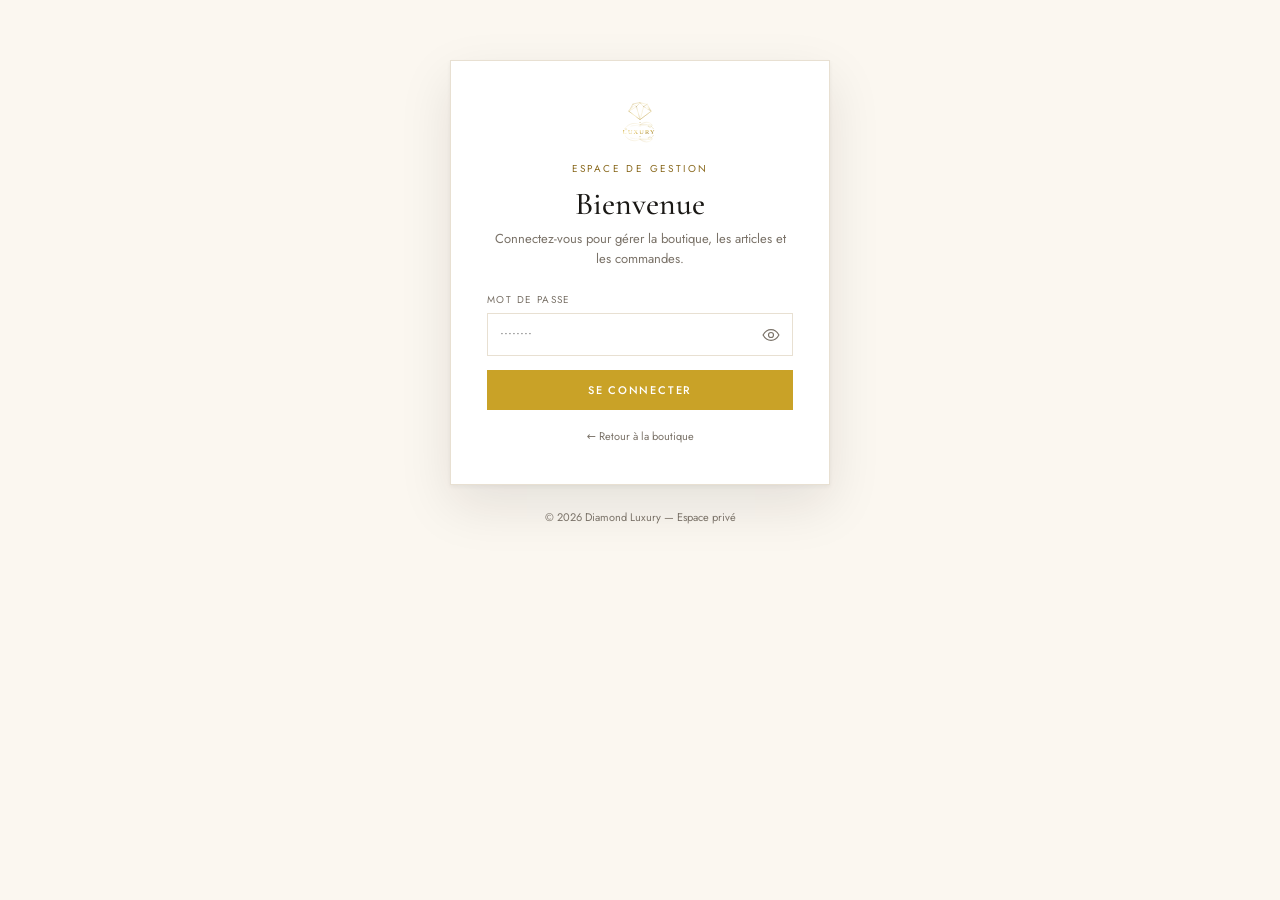
==== admin.html @ 836c5a72 "Frontend uniquement" ====
<!DOCTYPE html>
<html lang="fr">
<head>
  <meta charset="UTF-8">
  <meta name="viewport" content="width=device-width, initial-scale=1">
  <meta name="robots" content="noindex, nofollow">
  <title>Dashboard — Diamond Luxury</title>
  <link rel="icon" type="image/svg+xml" href="/assets/favicon.svg">
  <link rel="preconnect" href="https://fonts.googleapis.com">
  <link rel="preconnect" href="https://fonts.gstatic.com" crossorigin>
  <link href="https://fonts.googleapis.com/css2?family=Cormorant+Garamond:ital,wght@0,300;0,400;0,500;0,600;0,700;1,400;1,500&family=Jost:wght@300;400;500;600&display=swap" rel="stylesheet">
  <link rel="stylesheet" href="/assets/admin-main.css?v=10">
</head>
<body>
  <svg xmlns="http://www.w3.org/2000/svg" style="display:none" aria-hidden="true">
    <symbol id="a-grid" viewBox="0 0 24 24"><rect x="3.5" y="3.5" width="7" height="7" rx="1"/><rect x="13.5" y="3.5" width="7" height="7" rx="1"/><rect x="3.5" y="13.5" width="7" height="7" rx="1"/><rect x="13.5" y="13.5" width="7" height="7" rx="1"/></symbol>
    <symbol id="a-box" viewBox="0 0 24 24"><path d="M3.5 7.5L12 3l8.5 4.5v9L12 21l-8.5-4.5v-9z"/><path d="M3.5 7.5L12 12l8.5-4.5M12 12v9"/></symbol>
    <symbol id="a-folder" viewBox="0 0 24 24"><path d="M3.5 6.5h6l2 2.5h9v10h-17z"/></symbol>
    <symbol id="a-receipt" viewBox="0 0 24 24"><path d="M6 3.5h12v17l-3-2-3 2-3-2-3 2v-17z"/><path d="M9 8h6M9 12h6M9 16h3"/></symbol>
    <symbol id="a-settings" viewBox="0 0 24 24"><circle cx="12" cy="12" r="3.2"/><path d="M19.4 15a1.7 1.7 0 00.3 1.9l.1.1-2.8 2.8-.1-.1a1.7 1.7 0 00-1.9-.3 1.7 1.7 0 00-1 1.6v.2h-4v-.2a1.7 1.7 0 00-1.1-1.6 1.7 1.7 0 00-1.9.3l-.1.1L4.1 17l.1-.1a1.7 1.7 0 00.3-1.9 1.7 1.7 0 00-1.6-1H2.7v-4h.2a1.7 1.7 0 001.6-1.1A1.7 1.7 0 004.2 7l-.1-.1 2.8-2.8.1.1a1.7 1.7 0 001.9.3A1.7 1.7 0 0010 3V2.7h4V3a1.7 1.7 0 001 1.6 1.7 1.7 0 001.9-.3l.1-.1 2.8 2.8-.1.1a1.7 1.7 0 00-.3 1.9 1.7 1.7 0 001.6 1h.2v4H21a1.7 1.7 0 00-1.6 1z"/></symbol>
    <symbol id="a-logout" viewBox="0 0 24 24"><path d="M14 4.5H5v15h9M10 12h11M18 8.5l3.5 3.5L18 15.5"/></symbol>
    <symbol id="a-plus" viewBox="0 0 24 24"><path d="M12 5v14M5 12h14"/></symbol>
    <symbol id="a-edit" viewBox="0 0 24 24"><path d="M4 20l4.2-1 10.6-10.6a2 2 0 00-2.8-2.8L5.4 16 4 20z"/><path d="M14.5 6.5l3 3"/></symbol>
    <symbol id="a-trash" viewBox="0 0 24 24"><path d="M4 7h16M9 7V4.5h6V7M6.5 7l1 13h9l1-13M10 11v5M14 11v5"/></symbol>
    <symbol id="a-search" viewBox="0 0 24 24"><circle cx="11" cy="11" r="7"/><path d="M16.3 16.3L21 21"/></symbol>
    <symbol id="a-close" viewBox="0 0 24 24"><path d="M5 5l14 14M19 5L5 19"/></symbol>
    <symbol id="a-menu" viewBox="0 0 24 24"><path d="M3.5 6.5h17M3.5 12h17M3.5 17.5h17"/></symbol>
    <symbol id="a-image" viewBox="0 0 24 24"><rect x="3" y="4.5" width="18" height="15" rx="1.5"/><circle cx="8.5" cy="9.5" r="1.6"/><path d="M4 17l5-5 4 4 3-3 4 4"/></symbol>
    <symbol id="a-alert" viewBox="0 0 24 24"><path d="M12 3.5L22 20H2L12 3.5z"/><path d="M12 9v5M12 17.2v.1"/></symbol>
    <symbol id="a-eye" viewBox="0 0 24 24"><path d="M2.5 12S6 5.5 12 5.5 21.5 12 21.5 12 18 18.5 12 18.5 2.5 12 2.5 12z"/><circle cx="12" cy="12" r="3"/></symbol>
    <symbol id="a-phone" viewBox="0 0 24 24"><path d="M6.5 3.8h3l1.3 4.3-2 1.5a13.5 13.5 0 005.6 5.6l1.5-2 4.3 1.3v3a2 2 0 01-2.2 2A17.5 17.5 0 014.5 6a2 2 0 012-2.2z"/></symbol>
    <symbol id="a-copy" viewBox="0 0 24 24"><rect x="8" y="8" width="12" height="12" rx="1.5"/><path d="M16 8V4H4v12h4"/></symbol>
    <symbol id="a-download" viewBox="0 0 24 24"><path d="M12 3v12M7.5 10.5L12 15l4.5-4.5M4 20h16"/></symbol>
    <symbol id="a-upload" viewBox="0 0 24 24"><path d="M12 16V4M7.5 8.5L12 4l4.5 4.5M4 20h16"/></symbol>
    <symbol id="a-key" viewBox="0 0 24 24"><circle cx="8" cy="12" r="4.5"/><path d="M12.5 12H22M18 12v3M21 12v2"/></symbol>
    <symbol id="a-check" viewBox="0 0 24 24"><path d="M4.5 12.5l5 5 10-11"/></symbol>
    <symbol id="a-chevron" viewBox="0 0 24 24"><path d="M6 9l6 6 6-6"/></symbol>
    <symbol id="a-external" viewBox="0 0 24 24"><path d="M14 4h6v6M20 4l-9 9"/><path d="M18 13v6H5V6h6"/></symbol>
    <symbol id="a-diamond" viewBox="0 0 24 24"><path d="M12 3l5.2 2 3 6.2L12 21 3.8 11.2l3-6.2L12 3z"/><path d="M3.8 11.2h16.4M7.6 5.6l2 5.6L12 3l2.4 8.2 2-5.6M9.6 11.2L12 21l2.4-9.8"/></symbol>
    <symbol id="a-lock" viewBox="0 0 24 24"><rect x="4.5" y="10.5" width="15" height="10" rx="1.5"/><path d="M8 10.5V7.8a4 4 0 018 0v2.7"/></symbol>
    <symbol id="a-star" viewBox="0 0 24 24"><path d="M12 3.5l2.6 5.3 5.9.9-4.3 4.1 1 5.8-5.2-2.7-5.2 2.7 1-5.8-4.3-4.1 5.9-.9L12 3.5z"/></symbol>
    <symbol id="a-truck" viewBox="0 0 24 24"><path d="M2.8 6.5h11v10h-11zM13.8 10h4l3 3v3.5h-7z"/><circle cx="6.8" cy="18" r="1.7"/><circle cx="17.2" cy="18" r="1.7"/></symbol>
    <symbol id="a-users" viewBox="0 0 24 24"><circle cx="9" cy="8" r="3.2"/><path d="M3 20c0-3.3 2.7-6 6-6s6 2.7 6 6"/><path d="M16 5.5a3 3 0 010 5.8M17 14c2.4.5 4 2.7 4 5.5"/></symbol>
    <symbol id="a-tag" viewBox="0 0 24 24"><path d="M3.5 12V4h8l9 9-7.5 7.5-9-8.5z"/><circle cx="8" cy="8" r="1.3"/></symbol>
  </svg>

  <!-- Connexion -->
  <section class="login-wrap" id="loginView">
    <div class="login-ornament"></div>
    <div class="login-card">
      <img class="login-logo" src="/assets/logo-full.svg" alt="Diamond Luxury">
      <div class="login-kicker">Espace de gestion</div>
      <h1>Bienvenue</h1>
      <p>Connectez-vous pour gérer la boutique, les articles et les commandes.</p>
      <form id="loginForm" autocomplete="on">
        <div class="field">
          <label for="loginPassword">Mot de passe</label>
          <div class="password-wrap">
            <input id="loginPassword" name="password" type="password" required autocomplete="current-password" placeholder="••••••••">
            <button type="button" class="eye-btn" id="togglePassword" aria-label="Afficher le mot de passe"><svg class="icon"><use href="#a-eye"></use></svg></button>
          </div>
        </div>
        <div class="login-error" id="loginError"></div>
        <button class="btn btn-gold btn-block" type="submit" id="loginSubmit">Se connecter</button>
      </form>
      <a class="login-back" href="/">← Retour à la boutique</a>
    </div>
    <div class="login-foot">© <span id="loginYear"></span> Diamond Luxury — Espace privé</div>
  </section>

  <!-- Application -->
  <div class="admin-app" id="appView" hidden>
    <div class="sidebar-overlay" id="sidebarOverlay"></div>
    <aside class="sidebar" id="sidebar">
      <div class="sidebar-brand">
        <img src="/assets/logo-mark.svg" alt="Diamond Luxury">
        <span class="sidebar-badge">Dashboard</span>
        <button type="button" class="sidebar-close" id="closeSidebar" aria-label="Fermer le menu"><svg class="icon"><use href="#a-close"></use></svg></button>
      </div>
      <nav class="side-nav" aria-label="Navigation du dashboard">
        <div class="side-label">Pilotage</div>
        <button class="side-link" data-section="dashboard"><svg class="icon"><use href="#a-grid"></use></svg><span>Tableau de bord</span></button>
        <button class="side-link" data-section="orders"><svg class="icon"><use href="#a-receipt"></use></svg><span>Commandes</span><em class="side-pill" id="sideOrdersCount" hidden>0</em></button>
        <div class="side-label">Catalogue</div>
        <button class="side-link" data-section="products"><svg class="icon"><use href="#a-box"></use></svg><span>Articles</span></button>
        <button class="side-link" data-section="categories"><svg class="icon"><use href="#a-folder"></use></svg><span>Catégories</span></button>
        <div class="side-label">Maison</div>
        <button class="side-link" data-section="settings"><svg class="icon"><use href="#a-settings"></use></svg><span>Réglages</span></button>
      </nav>
      <div class="sidebar-bottom">
        <a href="/" target="_blank" rel="noopener" class="side-link side-link-ghost"><svg class="icon"><use href="#a-external"></use></svg><span>Voir la boutique</span></a>
        <button class="side-link side-link-ghost" id="logoutBtn"><svg class="icon"><use href="#a-logout"></use></svg><span>Déconnexion</span></button>
        <div class="sidebar-user">
          <div class="user-avatar">DL</div>
          <div><strong>Diamond Luxury</strong><small>Administratrice</small></div>
        </div>
      </div>
    </aside>

    <main class="admin-main">
      <header class="topbar">
        <button class="icon-btn menu-btn" id="openSidebar" aria-label="Ouvrir le menu"><svg class="icon"><use href="#a-menu"></use></svg></button>
        <div class="topbar-title">
          <h1 id="pageTitle">Tableau de bord</h1>
          <p id="pageSubtitle">Vue d’ensemble de votre maison.</p>
        </div>
        <div class="topbar-actions">
          <div class="topbar-search">
            <svg class="icon sm"><use href="#a-search"></use></svg>
            <input type="search" id="globalSearch" placeholder="Rechercher un article…" aria-label="Rechercher un article">
          </div>
          <button class="btn btn-dark btn-sm" id="quickAddProduct"><svg class="icon sm"><use href="#a-plus"></use></svg> Nouvel article</button>
        </div>
      </header>

      <section class="admin-content" id="adminContent"></section>
    </main>
  </div>

  <div class="admin-modal-overlay" id="adminModalOverlay">
    <div class="admin-modal" id="adminModal" role="dialog" aria-modal="true" aria-label="Fenêtre de gestion">
      <button class="admin-modal-close" id="adminModalClose" aria-label="Fermer"><svg class="icon"><use href="#a-close"></use></svg></button>
      <div id="adminModalContent"></div>
    </div>
  </div>

  <div class="admin-toasts" id="adminToasts" aria-live="polite"></div>

  <script src="/assets/admin.js?v=7" defer></script>
</body>
</html>
---- assets/admin-main.css ----
/* ==========================================================================
   DIAMOND LUXURY — Admin Styles (complet + responsive)
   ========================================================================== */

:root {
  --cream: #fbf7f0; --cream-2: #f3ecdf; --paper: #ffffff; --ink: #1a1815;
  --ink-2: #2a2620; --muted: #7a7268; --muted-2: #a8a095;
  --gold: #c9a227; --gold-deep: #8a6a1f; --gold-soft: #e8cd82;
  --line: #e8e0d2; --line-2: #f0e9dc; --red: #b33a3a; --green: #2f6b4a;
  --blue: #2f5d8a;
  --shadow: 0 1px 2px rgba(26,24,21,.04), 0 8px 24px rgba(26,24,21,.06);
  --shadow-lg: 0 2px 4px rgba(26,24,21,.05), 0 20px 50px rgba(26,24,21,.10);
  --sans: 'Jost', 'Inter', system-ui, -apple-system, 'Segoe UI', Roboto, sans-serif;
  --serif: 'Cormorant Garamond', 'Playfair Display', Georgia, serif;
  --sidebar-w: 248px;
  --topbar-h: 60px;
}
* { box-sizing: border-box; }
[hidden] { display: none !important; }
html, body { margin: 0; padding: 0; }
body { font-family: var(--sans); color: var(--ink); background: var(--cream); -webkit-font-smoothing: antialiased; overflow-wrap: anywhere; }
h1, h2, h3, h4 { font-family: var(--serif); font-weight: 500; margin: 0; }
p { margin: 0; }
img { max-width: 100%; display: block; }
a { color: inherit; text-decoration: none; }
button, input, select, textarea { font-family: inherit; }

/* Icônes */
.icon { width: 20px; height: 20px; flex: none; stroke: currentColor; fill: none; stroke-width: 1.4; stroke-linecap: round; stroke-linejoin: round; }
.icon.sm { width: 16px; height: 16px; }
.icon.lg { width: 26px; height: 26px; }

/* Boutons */
.btn { display: inline-flex; align-items: center; justify-content: center; gap: 8px; padding: 12px 22px; font-size: 11px; letter-spacing: .16em; text-transform: uppercase; border: 1px solid transparent; cursor: pointer; transition: all .2s ease; font-weight: 500; font-family: inherit; text-align: center; line-height: 1.3; }
.btn-gold { background: var(--gold); color: #fff; border-color: var(--gold); }
.btn-gold:hover { background: var(--gold-deep); border-color: var(--gold-deep); }
.btn-dark { background: var(--ink); color: var(--cream); border-color: var(--ink); }
.btn-dark:hover { background: var(--ink-2); }
.btn-outline { background: transparent; color: var(--ink); border-color: var(--line); }
.btn-outline:hover { border-color: var(--gold); color: var(--gold-deep); }
.btn-danger { background: transparent; color: var(--red); border-color: var(--red); }
.btn-danger:hover { background: var(--red); color: #fff; }
.btn-sm { padding: 9px 14px; font-size: 10px; }
.btn-block { width: 100%; }
.btn:disabled { opacity: .5; cursor: not-allowed; }

.icon-btn { width: 40px; height: 40px; flex: none; display: flex; align-items: center; justify-content: center; border: 1px solid var(--line); background: var(--paper); color: var(--ink); cursor: pointer; transition: all .18s; padding: 0; }
.icon-btn:hover { background: var(--cream-2); color: var(--gold-deep); border-color: var(--gold); }
.eye-btn { background: none; border: none; cursor: pointer; color: var(--muted); padding: 4px; display: flex; }

/* ------------------------------ Connexion ------------------------------ */
.login-wrap { max-width: 420px; margin: 0 auto; padding: 60px 20px; }
.login-ornament { text-align: center; color: var(--gold); font-size: 20px; }
.login-card { background: var(--paper); padding: 40px 36px; border: 1px solid var(--line); box-shadow: var(--shadow-lg); }
.login-card h1 { font-size: 32px; text-align: center; margin-bottom: 6px; }
.login-card p { text-align: center; color: var(--muted); font-size: 13px; margin-bottom: 24px; line-height: 1.5; }
.login-logo { height: 44px; margin: 0 auto 16px; }
.login-kicker { font-size: 10px; letter-spacing: .24em; text-transform: uppercase; color: var(--gold-deep); text-align: center; margin-bottom: 8px; }
.login-error { color: var(--red); font-size: 12px; margin: 0 0 12px; display: none; }
.login-error.show { display: block; }
.login-back { display: block; text-align: center; margin-top: 18px; font-size: 11px; color: var(--muted); }
.login-back:hover { color: var(--gold-deep); }
.login-foot { text-align: center; margin-top: 24px; font-size: 11px; color: var(--muted); }
.password-wrap { position: relative; }
.password-wrap input { width: 100%; padding-right: 42px; }
.password-wrap .eye-btn { position: absolute; right: 8px; top: 50%; transform: translateY(-50%); }
.login-card .field { margin-bottom: 14px; }

/* ------------------------------ Layout ------------------------------ */
.admin-app { display: grid; grid-template-columns: var(--sidebar-w) minmax(0, 1fr); min-height: 100vh; }
.admin-main { min-width: 0; display: flex; flex-direction: column; }
.admin-content { padding: 8px 32px 48px; min-width: 0; }

/* ------------------------------ Sidebar ------------------------------ */
.sidebar { background: var(--ink); color: var(--cream); padding: 24px 16px 20px; position: sticky; top: 0; height: 100vh; overflow-y: auto; display: flex; flex-direction: column; z-index: 150; }
.sidebar-brand { display: flex; align-items: center; gap: 10px; margin-bottom: 22px; padding: 0 8px; color: var(--gold-soft); }
.sidebar-brand img { height: 34px; width: auto; }
.sidebar-badge { display: inline-block; padding: 3px 10px; font-size: 9px; letter-spacing: .16em; text-transform: uppercase; background: var(--gold); color: #fff; border-radius: 10px; }
.sidebar-close { display: none; margin-left: auto; width: 36px; height: 36px; align-items: center; justify-content: center; background: rgba(255,255,255,.08); border: 1px solid rgba(255,255,255,.15); color: var(--cream); cursor: pointer; padding: 0; }
.sidebar-close:hover { background: rgba(255,255,255,.16); }
.sidebar-overlay { position: fixed; inset: 0; background: rgba(26,24,21,.55); z-index: 140; opacity: 0; pointer-events: none; transition: opacity .25s ease; }
.sidebar-overlay.open { opacity: 1; pointer-events: auto; }

.side-nav { display: flex; flex-direction: column; gap: 2px; }
.side-label { font-size: 10px; letter-spacing: .18em; text-transform: uppercase; color: var(--muted-2); padding: 14px 12px 6px; opacity: .8; }
.side-link { display: flex; align-items: center; gap: 12px; width: 100%; padding: 11px 12px; margin: 0; background: transparent; border: 0; border-radius: 2px; color: var(--muted-2); font-family: inherit; font-size: 12px; letter-spacing: .08em; text-transform: uppercase; text-align: left; cursor: pointer; transition: background .18s, color .18s; -webkit-appearance: none; appearance: none; }
.side-link span { flex: 1; min-width: 0; }
.side-link:hover { color: var(--cream); background: rgba(255,255,255,.06); }
.side-link.active { color: var(--gold-soft); background: rgba(201,162,39,.14); box-shadow: inset 2px 0 0 var(--gold); }
.side-link:focus-visible { outline: 1px solid var(--gold); outline-offset: -1px; }
.side-link .icon { width: 17px; height: 17px; }
.side-link-ghost { font-size: 11px; }
.side-pill { display: inline-block; flex: none !important; padding: 2px 8px; font-size: 10px; font-style: normal; letter-spacing: .06em; background: var(--gold); color: #fff; border-radius: 10px; line-height: 1.4; }
.sidebar-bottom { margin-top: auto; padding-top: 18px; border-top: 1px solid rgba(255,255,255,.1); display: flex; flex-direction: column; gap: 2px; }
.sidebar-user { display: flex; align-items: center; gap: 10px; padding: 12px; margin-top: 12px; background: rgba(255,255,255,.05); }
.sidebar-user strong { display: block; font-size: 12px; font-weight: 500; color: var(--cream); }
.sidebar-user small { display: block; font-size: 10.5px; color: var(--muted-2); }
.user-avatar { width: 34px; height: 34px; flex: none; border-radius: 50%; background: var(--gold); color: #fff; display: flex; align-items: center; justify-content: center; font-size: 12px; letter-spacing: .04em; }

/* ------------------------------ Topbar ------------------------------ */
.menu-btn { display: none; }
.topbar { display: flex; align-items: center; gap: 14px; padding: 26px 32px 20px; min-width: 0; }
.topbar-title { flex: 1; min-width: 0; }
.topbar-title h1 { font-size: 30px; line-height: 1.15; }
.topbar-title p { font-size: 12.5px; color: var(--muted); margin-top: 4px; }
.topbar-actions { display: flex; gap: 10px; align-items: center; flex: none; }
.topbar-search { position: relative; }
.topbar-search .icon { position: absolute; left: 10px; top: 50%; transform: translateY(-50%); color: var(--muted); pointer-events: none; }
.topbar-search input { padding: 10px 12px 10px 34px; border: 1px solid var(--line); background: var(--paper); font-size: 12.5px; width: 240px; max-width: 100%; color: var(--ink); }
.topbar-search input:focus { outline: none; border-color: var(--gold); }

/* ------------------------------ Tableau de bord ------------------------------ */
.page-greeting { display: flex; justify-content: space-between; align-items: flex-end; gap: 12px 20px; flex-wrap: wrap; margin: 0 0 22px; }
.page-greeting h2 { font-size: 34px; line-height: 1.15; }
.page-greeting p { color: var(--muted); font-size: 13px; margin-top: 4px; }
.date-chip { padding: 8px 14px; border: 1px solid var(--line); background: var(--paper); font-size: 11px; letter-spacing: .06em; text-transform: capitalize; color: var(--muted); }

.stat-grid { display: grid; grid-template-columns: repeat(4, minmax(0, 1fr)); gap: 16px; margin-bottom: 24px; }
.stat-card { background: var(--paper); border: 1px solid var(--line); padding: 20px; box-shadow: var(--shadow); display: flex; flex-direction: column; gap: 14px; min-width: 0; }
.stat-top { display: flex; justify-content: space-between; align-items: flex-start; gap: 12px; }
.stat-label { font-size: 10px; letter-spacing: .16em; text-transform: uppercase; color: var(--muted); }
.stat-value { font-family: var(--serif); font-size: 32px; line-height: 1.1; margin-top: 8px; font-weight: 500; overflow-wrap: anywhere; }
.stat-icon { width: 40px; height: 40px; flex: none; display: flex; align-items: center; justify-content: center; background: rgba(201,162,39,.12); color: var(--gold-deep); border-radius: 50%; }
.stat-foot { font-size: 11.5px; color: var(--muted); padding-top: 12px; border-top: 1px solid var(--line-2); margin-top: auto; }
.stat-foot strong { color: var(--ink); font-weight: 500; }

.dash-grid { display: grid; grid-template-columns: minmax(0, 1.55fr) minmax(0, 1fr); gap: 20px; align-items: start; }
.dash-stack { display: flex; flex-direction: column; gap: 20px; min-width: 0; }

.panel { background: var(--paper); border: 1px solid var(--line); min-width: 0; }
.panel-head { display: flex; justify-content: space-between; align-items: center; gap: 12px; padding: 18px 20px; border-bottom: 1px solid var(--line-2); }
.panel-head h3 { font-size: 22px; line-height: 1.2; }
.panel-sub { font-size: 11.5px; color: var(--muted); margin-top: 2px; }
.panel-link { display: inline-flex; align-items: center; gap: 4px; flex: none; background: transparent; border: 0; padding: 4px 0; font-size: 11px; letter-spacing: .1em; text-transform: uppercase; color: var(--gold-deep); cursor: pointer; }
.panel-link:hover { color: var(--ink); }
.panel-body { padding: 20px; }
.panel-body.flush { padding: 0; }

.category-bars { display: flex; flex-direction: column; gap: 16px; }
.category-bar-top { display: flex; justify-content: space-between; gap: 12px; flex-wrap: wrap; font-size: 12.5px; margin-bottom: 6px; }
.category-bar-top span:last-child { color: var(--muted); font-size: 11.5px; }
.category-bar-track { height: 6px; background: var(--cream-2); border-radius: 3px; overflow: hidden; }
.category-bar-fill { height: 100%; background: linear-gradient(90deg, var(--gold-deep), var(--gold-soft)); border-radius: 3px; }

.alert-list { display: flex; flex-direction: column; }
.alert-row { display: flex; align-items: center; gap: 12px; padding: 10px 0; border-bottom: 1px solid var(--line-2); }
.alert-row:last-child { border-bottom: 0; }
.alert-row img { width: 40px; height: 50px; flex: none; object-fit: cover; border: 1px solid var(--line); background: var(--cream-2); }
.alert-info { flex: 1; min-width: 0; }
.alert-info strong { display: block; font-size: 13px; font-weight: 500; }
.alert-info small { display: block; font-size: 11px; color: var(--muted); margin-top: 2px; }

.quick-actions { display: grid; grid-template-columns: repeat(2, minmax(0, 1fr)); gap: 10px; }
.quick-action { display: flex; flex-direction: column; align-items: flex-start; gap: 4px; padding: 14px; background: var(--cream); border: 1px solid var(--line); color: var(--ink); text-align: left; cursor: pointer; transition: all .18s; font-family: inherit; }
.quick-action:hover { border-color: var(--gold); background: #fff; }
.quick-action .icon { color: var(--gold-deep); margin-bottom: 4px; }
.quick-action strong { font-size: 12.5px; font-weight: 500; }
.quick-action small { font-size: 11px; color: var(--muted); }

/* ------------------------------ Toolbar ------------------------------ */
.admin-toolbar { display: flex; justify-content: space-between; align-items: center; gap: 12px; margin-bottom: 18px; flex-wrap: wrap; }
.admin-toolbar-left { display: flex; gap: 10px; align-items: center; flex-wrap: wrap; min-width: 0; }
.admin-toolbar-right { display: flex; gap: 12px; align-items: center; flex-wrap: wrap; }
.search-field { position: relative; }
.search-field input { padding: 10px 12px 10px 34px; border: 1px solid var(--line); background: var(--paper); font-size: 12.5px; width: 240px; max-width: 100%; color: var(--ink); }
.search-field .icon { position: absolute; left: 10px; top: 50%; transform: translateY(-50%); color: var(--muted); pointer-events: none; }
.search-field input:focus, .admin-select:focus, .status-select:focus { outline: none; border-color: var(--gold); }
.admin-select { padding: 10px 12px; border: 1px solid var(--line); background: var(--paper); font-size: 12.5px; color: var(--ink); max-width: 100%; }
.filter-tabs { display: flex; gap: 6px; flex-wrap: wrap; }
.filter-tab { padding: 9px 14px; border: 1px solid var(--line); background: var(--paper); color: var(--ink); font-family: inherit; font-size: 11px; letter-spacing: .08em; text-transform: uppercase; cursor: pointer; transition: all .18s; }
.filter-tab:hover { border-color: var(--gold); }
.filter-tab.active { background: var(--gold); color: #fff; border-color: var(--gold); }

/* ------------------------------ Tableaux ------------------------------ */
.table-wrap { overflow-x: auto; -webkit-overflow-scrolling: touch; max-width: 100%; }
.data-table { width: 100%; border-collapse: collapse; font-size: 12.5px; }
.data-table th, .data-table td { padding: 12px 14px; text-align: left; border-bottom: 1px solid var(--line-2); vertical-align: middle; }
.data-table th { font-size: 10px; letter-spacing: .14em; text-transform: uppercase; color: var(--muted); font-weight: 500; background: var(--cream); white-space: nowrap; }
.data-table tbody tr:last-child td { border-bottom: 0; }
.data-table tbody tr:hover td { background: var(--cream); }
.table-product { display: flex; gap: 10px; align-items: center; min-width: 190px; }
.table-product img { width: 38px; height: 48px; flex: none; object-fit: cover; border: 1px solid var(--line); background: var(--cream-2); }
.table-product strong { display: block; font-weight: 500; font-size: 13px; }
.table-product small { display: block; color: var(--muted); font-size: 10.5px; margin-top: 2px; }
.table-muted { color: var(--muted); font-size: 11.5px; }
.table-nowrap { white-space: nowrap; }
.order-customer strong { display: block; font-weight: 500; font-size: 13px; }
.order-customer small { display: block; color: var(--muted); font-size: 11px; margin-top: 2px; }
.num { text-align: right !important; font-variant-numeric: tabular-nums; white-space: nowrap; }
.row-actions { display: flex; gap: 6px; }
.row-btn { width: 32px; height: 32px; flex: none; border: 1px solid var(--line); background: var(--paper); cursor: pointer; display: inline-flex; align-items: center; justify-content: center; color: var(--muted); padding: 0; transition: all .18s; }
.row-btn:hover { color: var(--gold-deep); border-color: var(--gold); }
.row-btn.danger:hover { color: var(--red); border-color: var(--red); }
.row-btn .icon { width: 16px; height: 16px; }
.status-select { padding: 7px 10px; border: 1px solid var(--line); background: var(--paper); font-size: 11.5px; color: var(--ink); }

/* Badges */
.badge-total { font-size: 11px; color: var(--muted); white-space: nowrap; }
.stock-badge { display: inline-block; font-size: 11px; padding: 3px 9px; border-radius: 2px; white-space: nowrap; }
.stock-badge.ok { background: #eaf3ee; color: var(--green); }
.stock-badge.low { background: #faf3e6; color: var(--gold-deep); }
.stock-badge.out { background: #fdecea; color: var(--red); }
.status-badge { display: inline-block; padding: 4px 10px; font-size: 10px; letter-spacing: .1em; text-transform: uppercase; border-radius: 2px; background: var(--cream-2); color: var(--muted); white-space: nowrap; }
.status-badge.nouvelle { background: #faf3e6; color: var(--gold-deep); }
.status-badge.confirmée { background: #e9f0f8; color: var(--blue); }
.status-badge.expédiée { background: #efeaf6; color: #5b4690; }
.status-badge.livrée { background: #eaf3ee; color: var(--green); }
.status-badge.annulée { background: #fdecea; color: var(--red); }

.switch { position: relative; display: inline-block; width: 38px; height: 22px; }
.switch input { opacity: 0; width: 0; height: 0; position: absolute; }
.switch span { position: absolute; inset: 0; background: var(--line); border-radius: 11px; cursor: pointer; transition: .2s; }
.switch input:checked + span { background: var(--gold); }
.switch span::before { content: ''; position: absolute; width: 16px; height: 16px; left: 3px; top: 3px; background: #fff; border-radius: 50%; transition: .2s; }
.switch input:checked + span::before { transform: translateX(16px); }

/* ------------------------------ Catégories ------------------------------ */
.category-admin-grid { display: grid; grid-template-columns: repeat(auto-fill, minmax(260px, 1fr)); gap: 18px; }
.admin-category-card { background: var(--paper); border: 1px solid var(--line); display: flex; flex-direction: column; min-width: 0; }
.admin-category-media { position: relative; aspect-ratio: 16/10; background: var(--cream-2); overflow: hidden; }
.admin-category-media img { width: 100%; height: 100%; object-fit: cover; }
.cat-order { position: absolute; top: 10px; left: 10px; background: rgba(26,24,21,.8); color: var(--gold-soft); font-size: 10px; letter-spacing: .12em; padding: 4px 9px; }
.admin-category-body { padding: 16px; display: flex; flex-direction: column; gap: 6px; flex: 1; }
.admin-category-body h3 { font-size: 22px; }
.admin-category-body p { font-size: 12px; color: var(--muted); line-height: 1.5; }
.admin-category-meta { display: flex; justify-content: space-between; align-items: center; gap: 10px; margin-top: auto; padding-top: 12px; font-size: 11.5px; color: var(--muted); }
.admin-category-actions { display: flex; gap: 6px; }

/* ------------------------------ Réglages ------------------------------ */
.settings-grid { display: grid; grid-template-columns: minmax(0, 1.5fr) minmax(0, 1fr); gap: 20px; align-items: start; }
.settings-side { display: flex; flex-direction: column; gap: 20px; min-width: 0; }
.form-card { background: var(--paper); border: 1px solid var(--line); padding: 24px; min-width: 0; }
.form-card > h3 { font-size: 24px; margin-bottom: 4px; }
.form-card > p { font-size: 12.5px; color: var(--muted); margin-bottom: 18px; line-height: 1.5; }
.form-card .form-grid { margin-bottom: 20px; }
.form-card .field + .field { margin-top: 12px; }
.backup-row { display: flex; justify-content: space-between; align-items: center; gap: 12px; flex-wrap: wrap; }
.backup-row strong { display: block; font-size: 13px; font-weight: 500; }
.backup-row span { font-size: 11.5px; color: var(--muted); }
.danger-note { padding: 12px 14px; background: #fffdf7; border: 1px solid #e6d5a9; font-size: 12px; color: var(--gold-deep); line-height: 1.5; }

/* ------------------------------ Modale ------------------------------ */
.admin-modal-overlay { position: fixed; inset: 0; background: rgba(26,24,21,.55); z-index: 200; display: flex; align-items: center; justify-content: center; opacity: 0; pointer-events: none; transition: opacity .2s; padding: 20px; }
.admin-modal-overlay.open { opacity: 1; pointer-events: auto; }
.admin-modal { position: relative; background: var(--paper); width: 100%; max-width: 620px; max-height: 92vh; max-height: 92dvh; overflow-y: auto; -webkit-overflow-scrolling: touch; padding: 32px; box-shadow: var(--shadow-lg); }
.admin-modal.wide { max-width: 980px; }
.admin-modal-close { position: absolute; top: 12px; right: 12px; width: 38px; height: 38px; display: flex; align-items: center; justify-content: center; background: var(--paper); border: 1px solid var(--line); cursor: pointer; color: var(--muted); padding: 0; z-index: 2; }
.admin-modal-close:hover { color: var(--ink); border-color: var(--gold); }
.modal-head { padding-right: 44px; }
.modal-head h2 { font-size: 28px; line-height: 1.15; margin-bottom: 4px; }
.modal-head p { color: var(--muted); font-size: 12.5px; }
.modal-body { margin-top: 20px; }
.modal-footer { display: flex; gap: 10px; justify-content: flex-end; flex-wrap: wrap; margin-top: 24px; padding-top: 20px; border-top: 1px solid var(--line); }

/* ------------------------------ Formulaires ------------------------------ */
.form-section { margin-bottom: 22px; padding: 20px; border: 1px solid var(--line); background: var(--cream); min-width: 0; }
.form-section-head { display: flex; justify-content: space-between; align-items: flex-start; gap: 10px; margin-bottom: 14px; }
.form-section-head h3 { font-size: 20px; }
.form-section-head p { font-size: 11.5px; color: var(--muted); margin: 2px 0 0; }
.form-grid { display: grid; grid-template-columns: repeat(2, minmax(0, 1fr)); gap: 14px; }
.field { display: flex; flex-direction: column; gap: 6px; min-width: 0; }
.field.full { grid-column: 1 / -1; }
.field label { font-size: 10px; letter-spacing: .14em; text-transform: uppercase; color: var(--muted); }
.field input, .field select, .field textarea, .inline-add input[type="text"], .inline-add input[type="number"] { padding: 11px 12px; border: 1px solid var(--line); background: var(--paper); font-size: 13px; color: var(--ink); font-family: inherit; width: 100%; min-width: 0; border-radius: 0; }
.field textarea { resize: vertical; line-height: 1.5; }
.field input:focus, .field select:focus, .field textarea:focus, .inline-add input:focus { outline: none; border-color: var(--gold); }
.hint { font-size: 10.5px; color: var(--muted); }
.form-error { color: var(--red); font-size: 12px; margin: 12px 0; display: none; }
.form-error.show { display: block; }
.check-line { display: flex; align-items: center; gap: 10px; font-size: 13px; margin: 10px 0; cursor: pointer; }
.check-line input { width: 17px; height: 17px; accent-color: var(--gold); flex: none; }
.inline-add { display: flex; gap: 8px; align-items: center; margin-top: 12px; flex-wrap: wrap; }
.inline-add input[type="text"] { flex: 1 1 140px; width: auto; }
.inline-add input[type="color"] { width: 42px; height: 40px; padding: 2px; border: 1px solid var(--line); background: var(--paper); cursor: pointer; }
.color-list, .size-list { display: flex; flex-wrap: wrap; }
.color-chip, .size-chip { display: inline-flex; align-items: center; gap: 6px; padding: 5px 10px; background: var(--paper); border: 1px solid var(--line); font-size: 12px; margin: 4px 6px 4px 0; }
.color-chip .dot { width: 11px; height: 11px; border-radius: 50%; border: 1px solid rgba(0,0,0,.12); }
.color-chip button, .size-chip button { background: none; border: none; cursor: pointer; color: var(--muted); padding: 0 0 0 2px; font-size: 16px; line-height: 1; }
.color-chip button:hover, .size-chip button:hover { color: var(--red); }

.image-grid { display: grid; grid-template-columns: repeat(4, minmax(0, 1fr)); gap: 10px; margin-top: 12px; }
.image-tile { position: relative; aspect-ratio: 3/4; background: var(--cream-2); overflow: hidden; border: 1px solid var(--line); }
.image-tile img { width: 100%; height: 100%; object-fit: cover; }
.image-tile .main-tag { position: absolute; bottom: 6px; left: 6px; background: var(--gold); color: #fff; font-size: 9px; padding: 3px 7px; text-transform: uppercase; letter-spacing: .1em; }
.tile-actions { position: absolute; top: 6px; right: 6px; display: flex; gap: 4px; }
.tile-actions button { width: 28px; height: 28px; background: rgba(255,255,255,.92); border: 1px solid var(--line); cursor: pointer; display: flex; align-items: center; justify-content: center; padding: 0; color: var(--ink); }
.tile-actions button .icon { width: 14px; height: 14px; }
.upload-zone { border: 2px dashed var(--line); background: var(--paper); padding: 24px 16px; text-align: center; cursor: pointer; color: var(--muted); transition: all .18s; }
.upload-zone:hover, .upload-zone.dragover { border-color: var(--gold); color: var(--gold-deep); background: #fffdf7; }
.upload-zone strong { display: block; margin: 8px 0 4px; color: var(--ink); font-weight: 500; font-size: 13px; }
.upload-zone small { font-size: 11px; }
.hero-preview { margin-top: 12px; }
.hero-preview img { max-height: 200px; width: auto; border: 1px solid var(--line); }

/* Matrice de stock */
.variant-scroll { overflow-x: auto; -webkit-overflow-scrolling: touch; max-width: 100%; }
.variant-table { width: 100%; border-collapse: collapse; font-size: 12px; background: var(--paper); }
.variant-table th, .variant-table td { padding: 8px 10px; border: 1px solid var(--line); text-align: center; white-space: nowrap; }
.variant-table th:first-child, .variant-table td:first-child { text-align: left; position: sticky; left: 0; background: var(--paper); z-index: 1; }
.variant-table th { background: var(--cream); font-size: 10px; letter-spacing: .12em; text-transform: uppercase; color: var(--muted); font-weight: 500; }
.variant-table th:first-child { background: var(--cream); }
.variant-table input { width: 64px; padding: 7px 6px; border: 1px solid var(--line); text-align: center; background: var(--paper); font-size: 13px; }
.variant-table input.zero { background: #fdecea; }
.variant-table input.low { background: #faf3e6; }
.cell-color { display: flex; align-items: center; gap: 6px; }
.cell-color .dot { width: 11px; height: 11px; border-radius: 50%; border: 1px solid rgba(0,0,0,.12); }

.variant-type-tabs { display: flex; gap: 6px; margin-bottom: 12px; flex-wrap: wrap; }
.variant-type-tab { padding: 8px 14px; border: 1px solid var(--line); background: var(--paper); color: var(--ink); font-family: var(--sans); font-size: 10.5px; letter-spacing: .1em; text-transform: uppercase; cursor: pointer; transition: all .18s ease; }
.variant-type-tab:hover { border-color: var(--gold); color: var(--gold-deep); }
.variant-type-tab.active { background: var(--gold); color: #fff; border-color: var(--gold); }

.delivery-modes { display: grid; grid-template-columns: repeat(2, minmax(0, 1fr)); gap: 8px; }
.delivery-mode { display: flex; align-items: center; justify-content: center; gap: 6px; padding: 10px 8px; border: 1px solid var(--line); background: var(--paper); color: var(--ink); font-family: var(--sans); font-size: 11px; letter-spacing: .08em; text-transform: uppercase; cursor: pointer; transition: all .18s ease; }
.delivery-mode:hover { border-color: var(--gold); color: var(--gold-deep); }
.delivery-mode.active { background: var(--gold); color: #fff; border-color: var(--gold); }
.field-hint { display: block; font-size: 10.5px; color: var(--muted); margin-top: 4px; }
.field-hint.error { color: var(--red); }
input.invalid { border-color: var(--red) !important; background: #fef2f2 !important; }

/* ------------------------------ Commandes (détail) ------------------------------ */
.order-detail-grid { display: grid; grid-template-columns: minmax(0, 1.4fr) minmax(0, 1fr); gap: 28px; }
.order-item { display: flex; gap: 12px; align-items: center; padding: 10px 0; border-bottom: 1px solid var(--line-2); }
.order-item img { width: 48px; height: 60px; flex: none; object-fit: cover; border: 1px solid var(--line); }
.order-item-info { flex: 1; min-width: 0; }
.order-item-info strong { font-size: 13px; font-weight: 500; display: block; }
.order-item-info small { font-size: 11px; color: var(--muted); }
.order-item-price { font-size: 13px; font-weight: 500; white-space: nowrap; }
.order-totals { margin-top: 16px; padding-top: 12px; border-top: 1px solid var(--line); }
.order-total-row { display: flex; justify-content: space-between; gap: 12px; font-size: 12.5px; padding: 4px 0; }
.order-total-row.grand { font-size: 16px; font-weight: 500; margin-top: 6px; padding-top: 10px; border-top: 1px solid var(--line); }
.customer-box { background: var(--cream); border: 1px solid var(--line); padding: 16px; display: flex; flex-direction: column; gap: 4px; font-size: 12.5px; min-width: 0; }
.customer-box strong { font-size: 14px; font-weight: 500; }
.detail-label { font-size: 10px; letter-spacing: .18em; text-transform: uppercase; color: var(--gold-deep); margin-bottom: 8px; }
.order-edit-item { border: 1px solid var(--line); padding: 12px; margin-bottom: 10px; background: var(--paper); }
.order-edit-item-head { display: flex; justify-content: space-between; align-items: center; gap: 10px; margin-bottom: 6px; }
.order-edit-item-head strong { font-size: 12.5px; font-weight: 500; }

/* ------------------------------ États vides ------------------------------ */
.admin-empty { text-align: center; padding: 56px 20px; color: var(--muted); display: flex; flex-direction: column; align-items: center; gap: 6px; }
.admin-empty h3 { font-size: 22px; color: var(--ink); margin: 8px 0 2px; }
.admin-empty p { font-size: 13px; }
.admin-empty .btn { margin-top: 12px; }
.admin-empty svg { color: var(--muted-2); width: 28px; height: 28px; }

/* ------------------------------ Toasts ------------------------------ */
.admin-toasts { position: fixed; bottom: 24px; right: 24px; z-index: 300; display: flex; flex-direction: column; gap: 8px; max-width: calc(100vw - 32px); }
.admin-toast { display: flex; align-items: center; gap: 10px; background: var(--ink); color: var(--cream); padding: 12px 18px; font-size: 12.5px; box-shadow: var(--shadow-lg); border-left: 3px solid var(--green); animation: toastIn .25s ease; transition: opacity .3s, transform .3s; }
.admin-toast.error { border-left-color: var(--red); }
.admin-toast.out { opacity: 0; transform: translateY(8px); }
@keyframes toastIn { from { opacity: 0; transform: translateY(8px); } to { opacity: 1; transform: none; } }

/* ==========================================================================
   RESPONSIVE
   ========================================================================== */

@media (max-width: 1200px) {
  .stat-grid { grid-template-columns: repeat(2, minmax(0, 1fr)); }
  .dash-grid, .settings-grid { grid-template-columns: minmax(0, 1fr); }
}

/* Tablette & mobile : sidebar en tiroir + barre supérieure fixe */
@media (max-width: 1024px) {
  .admin-app { display: block; }

  .sidebar { position: fixed; top: 0; left: 0; bottom: 0; height: 100vh; height: 100dvh; width: min(300px, 86vw); transform: translateX(-102%); transition: transform .28s ease; z-index: 160; visibility: hidden; }
  .sidebar.open { transform: translateX(0); box-shadow: 0 0 50px rgba(0,0,0,.4); visibility: visible; }
  .sidebar-overlay { z-index: 150; }
  .sidebar-close { display: inline-flex; }
  .side-link { padding: 13px 12px; }

  .topbar { position: sticky; top: 0; z-index: 100; height: var(--topbar-h); padding: 0 16px; margin: 0; gap: 12px; background: rgba(251,247,240,.96); -webkit-backdrop-filter: blur(8px); backdrop-filter: blur(8px); border-bottom: 1px solid var(--line); }
  .menu-btn { display: flex; }
  .topbar-title h1 { font-size: 22px; white-space: nowrap; overflow: hidden; text-overflow: ellipsis; }
  .topbar-title p { display: none; }
  .topbar-search { display: none; }

  .admin-content { padding: 20px 20px 40px; }
}

/* Mobile */
@media (max-width: 768px) {
  .admin-content { padding: 16px 14px 40px; }
  .page-greeting h2 { font-size: 26px; }
  .date-chip { font-size: 10.5px; }

  #quickAddProduct { width: 40px; height: 40px; padding: 0; font-size: 0; gap: 0; }
  #quickAddProduct .icon { width: 18px; height: 18px; }

  .stat-grid { grid-template-columns: minmax(0, 1fr); gap: 12px; margin-bottom: 18px; }
  .stat-card { padding: 16px; }
  .stat-value { font-size: 28px; }
  .dash-grid, .dash-stack { gap: 16px; }
  .panel-head { padding: 16px; flex-wrap: wrap; }
  .panel-body { padding: 16px; }
  .quick-actions { grid-template-columns: minmax(0, 1fr); }

  .admin-toolbar { flex-direction: column; align-items: stretch; }
  .admin-toolbar-left, .admin-toolbar-right { width: 100%; }
  .admin-toolbar-left { flex-direction: column; align-items: stretch; }
  .admin-toolbar-right { justify-content: space-between; }
  .search-field, .search-field input, .admin-select { width: 100%; }
  .filter-tabs { flex-wrap: nowrap; overflow-x: auto; -webkit-overflow-scrolling: touch; padding: 0 14px 4px; margin: 0 -14px; scrollbar-width: none; }
  .filter-tabs::-webkit-scrollbar { display: none; }
  .filter-tab { white-space: nowrap; flex: none; }

  /* Tableaux : défilement horizontal propre */
  .data-table { min-width: 640px; }
  .data-table th, .data-table td { padding: 11px 12px; }

  .category-admin-grid { grid-template-columns: minmax(0, 1fr); }
  .form-card { padding: 18px; }

  /* Formulaires : 1 colonne, champs 16px (évite le zoom iOS) */
  .form-grid { grid-template-columns: minmax(0, 1fr); }
  .field input, .field select, .field textarea, .admin-select, .status-select, .search-field input, .inline-add input[type="text"], .inline-add input[type="number"], .login-card input { font-size: 16px; }
  .form-section { padding: 16px; }
  .image-grid { grid-template-columns: repeat(2, minmax(0, 1fr)); }
  .order-detail-grid { grid-template-columns: minmax(0, 1fr); gap: 22px; }
  .inline-add .btn { flex: 1 1 100%; }

  /* Modale en feuille plein largeur */
  .admin-modal-overlay { padding: 0; align-items: flex-end; }
  .admin-modal, .admin-modal.wide { max-width: 100%; max-height: 94vh; max-height: 94dvh; padding: 22px 16px 20px; }
  .modal-head h2 { font-size: 24px; }
  .modal-footer { flex-direction: column-reverse; }
  .modal-footer .btn { width: 100%; }

  .admin-toasts { left: 12px; right: 12px; bottom: 12px; max-width: none; }
  .login-wrap { padding: 28px 14px; }
  .login-card { padding: 28px 20px; }
}

@media (max-width: 400px) {
  .topbar { padding: 0 12px; gap: 10px; }
  .topbar-title h1 { font-size: 20px; }
  .page-greeting h2 { font-size: 23px; }
  .panel-head h3 { font-size: 20px; }
  .delivery-modes { grid-template-columns: minmax(0, 1fr); }
}
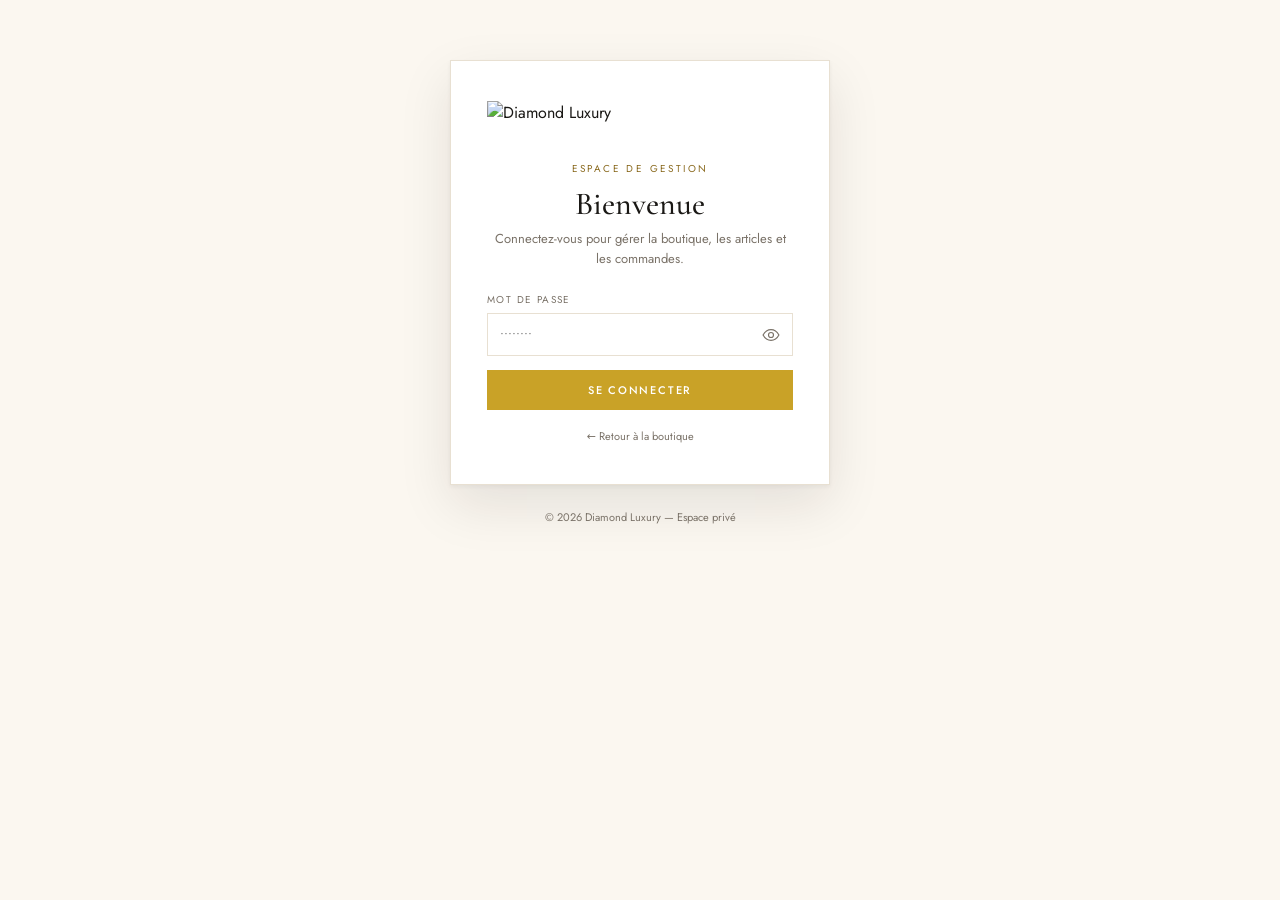
==== commit 5690d4ea: "Mise a jour des vrais logos Diamond Luxury" ====
--- a/admin.html
+++ b/admin.html
@@ -5,11 +5,11 @@
   <meta name="viewport" content="width=device-width, initial-scale=1">
   <meta name="robots" content="noindex, nofollow">
   <title>Dashboard — Diamond Luxury</title>
-  <link rel="icon" type="image/svg+xml" href="/assets/favicon.svg">
+  <link rel="icon" type="image/jpeg" href="https://ik.imagekit.io/diamondluxury/IMG_7659.jpeg?updatedAt=1795273467452">
   <link rel="preconnect" href="https://fonts.googleapis.com">
   <link rel="preconnect" href="https://fonts.gstatic.com" crossorigin>
   <link href="https://fonts.googleapis.com/css2?family=Cormorant+Garamond:ital,wght@0,300;0,400;0,500;0,600;0,700;1,400;1,500&family=Jost:wght@300;400;500;600&display=swap" rel="stylesheet">
-  <link rel="stylesheet" href="/assets/admin-main.css?v=10">
+  <link rel="stylesheet" href="assets/admin-main.css?v=10">
 </head>
 <body>
   <svg xmlns="http://www.w3.org/2000/svg" style="display:none" aria-hidden="true">
@@ -48,7 +48,7 @@
   <section class="login-wrap" id="loginView">
     <div class="login-ornament"></div>
     <div class="login-card">
-      <img class="login-logo" src="/assets/logo-full.svg" alt="Diamond Luxury">
+      <img class="login-logo" src="https://ik.imagekit.io/diamondluxury/IMG_7657.jpeg?updatedAt=1795273315148" alt="Diamond Luxury">
       <div class="login-kicker">Espace de gestion</div>
       <h1>Bienvenue</h1>
       <p>Connectez-vous pour gérer la boutique, les articles et les commandes.</p>
@@ -63,7 +63,7 @@
         <div class="login-error" id="loginError"></div>
         <button class="btn btn-gold btn-block" type="submit" id="loginSubmit">Se connecter</button>
       </form>
-      <a class="login-back" href="/">← Retour à la boutique</a>
+      <a class="login-back" href="./">← Retour à la boutique</a>
     </div>
     <div class="login-foot">© <span id="loginYear"></span> Diamond Luxury — Espace privé</div>
   </section>
@@ -73,7 +73,7 @@
     <div class="sidebar-overlay" id="sidebarOverlay"></div>
     <aside class="sidebar" id="sidebar">
       <div class="sidebar-brand">
-        <img src="/assets/logo-mark.svg" alt="Diamond Luxury">
+        <img src="https://ik.imagekit.io/diamondluxury/55f3c57d-84e5-4dcf-afd9-0db725d48fd0.webp?updatedAt=1795273627679" alt="Diamond Luxury">
         <span class="sidebar-badge">Dashboard</span>
         <button type="button" class="sidebar-close" id="closeSidebar" aria-label="Fermer le menu"><svg class="icon"><use href="#a-close"></use></svg></button>
       </div>
@@ -88,7 +88,7 @@
         <button class="side-link" data-section="settings"><svg class="icon"><use href="#a-settings"></use></svg><span>Réglages</span></button>
       </nav>
       <div class="sidebar-bottom">
-        <a href="/" target="_blank" rel="noopener" class="side-link side-link-ghost"><svg class="icon"><use href="#a-external"></use></svg><span>Voir la boutique</span></a>
+        <a href="./" target="_blank" rel="noopener" class="side-link side-link-ghost"><svg class="icon"><use href="#a-external"></use></svg><span>Voir la boutique</span></a>
         <button class="side-link side-link-ghost" id="logoutBtn"><svg class="icon"><use href="#a-logout"></use></svg><span>Déconnexion</span></button>
         <div class="sidebar-user">
           <div class="user-avatar">DL</div>
@@ -126,6 +126,6 @@
 
   <div class="admin-toasts" id="adminToasts" aria-live="polite"></div>
 
-  <script src="/assets/admin.js?v=7" defer></script>
+  <script src="assets/admin.js?v=9" defer></script>
 </body>
 </html>
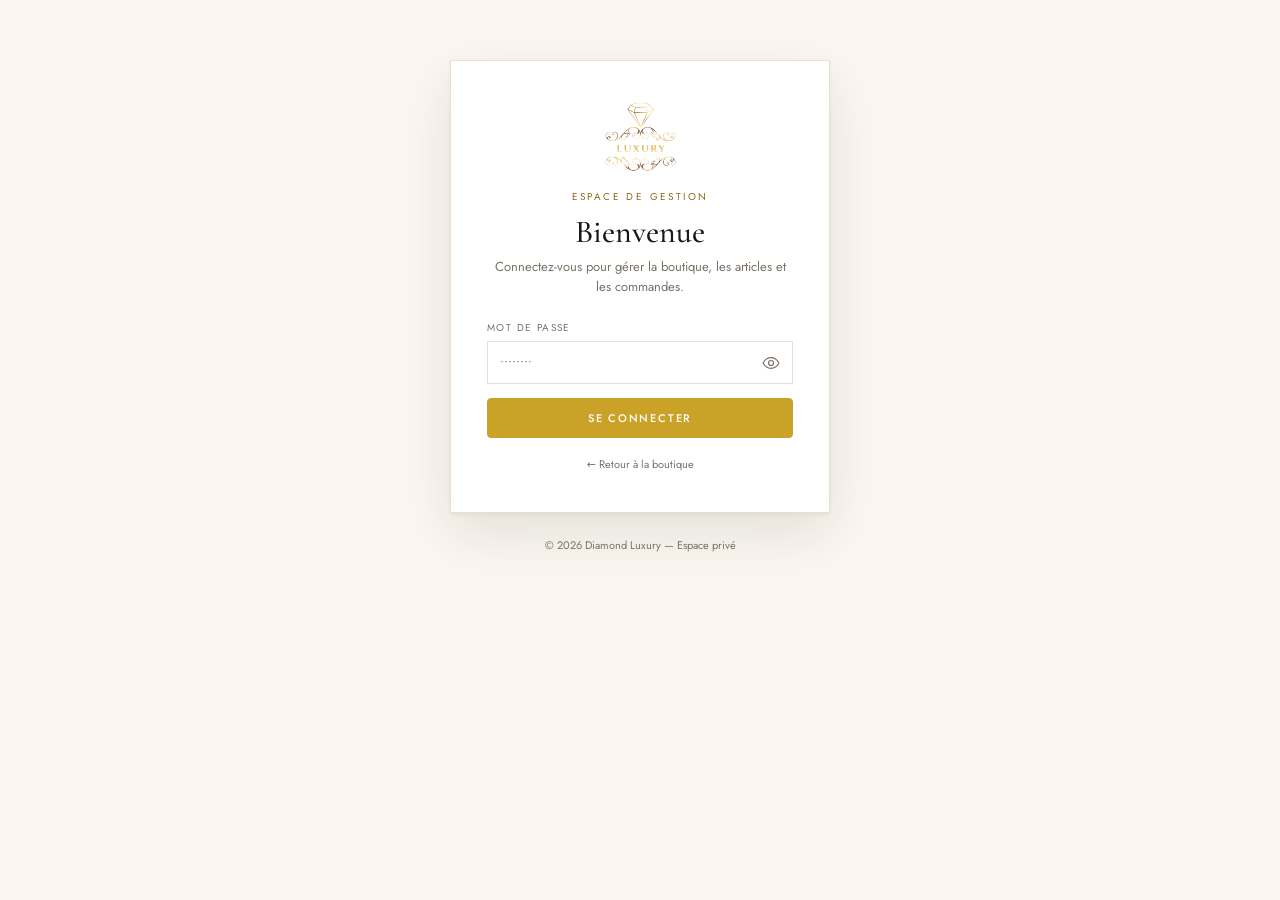
==== commit 82ecef0a: "Update branding, logo, inbox, date filter, promo codes and admin animations" ====
--- a/admin.html
+++ b/admin.html
@@ -5,11 +5,11 @@
   <meta name="viewport" content="width=device-width, initial-scale=1">
   <meta name="robots" content="noindex, nofollow">
   <title>Dashboard — Diamond Luxury</title>
-  <link rel="icon" type="image/jpeg" href="https://ik.imagekit.io/diamondluxury/IMG_7659.jpeg?updatedAt=1795273467452">
+  <link rel="icon" type="image/jpeg" href="assets/IMG_7657.jpeg">
   <link rel="preconnect" href="https://fonts.googleapis.com">
   <link rel="preconnect" href="https://fonts.gstatic.com" crossorigin>
   <link href="https://fonts.googleapis.com/css2?family=Cormorant+Garamond:ital,wght@0,300;0,400;0,500;0,600;0,700;1,400;1,500&family=Jost:wght@300;400;500;600&display=swap" rel="stylesheet">
-  <link rel="stylesheet" href="assets/admin-main.css?v=10">
+  <link rel="stylesheet" href="assets/admin-main.css?v=12">
 </head>
 <body>
   <svg xmlns="http://www.w3.org/2000/svg" style="display:none" aria-hidden="true">
@@ -17,6 +17,8 @@
     <symbol id="a-box" viewBox="0 0 24 24"><path d="M3.5 7.5L12 3l8.5 4.5v9L12 21l-8.5-4.5v-9z"/><path d="M3.5 7.5L12 12l8.5-4.5M12 12v9"/></symbol>
     <symbol id="a-folder" viewBox="0 0 24 24"><path d="M3.5 6.5h6l2 2.5h9v10h-17z"/></symbol>
     <symbol id="a-receipt" viewBox="0 0 24 24"><path d="M6 3.5h12v17l-3-2-3 2-3-2-3 2v-17z"/><path d="M9 8h6M9 12h6M9 16h3"/></symbol>
+    <symbol id="a-mail" viewBox="0 0 24 24"><rect x="3" y="5" width="18" height="14" rx="1.5"/><path d="M3.5 6.5L12 13l8.5-6.5"/></symbol>
+    <symbol id="a-calendar" viewBox="0 0 24 24"><rect x="3.5" y="5.5" width="17" height="15" rx="1.5"/><path d="M3.5 10h17M8 3.5v4M16 3.5v4"/></symbol>
     <symbol id="a-settings" viewBox="0 0 24 24"><circle cx="12" cy="12" r="3.2"/><path d="M19.4 15a1.7 1.7 0 00.3 1.9l.1.1-2.8 2.8-.1-.1a1.7 1.7 0 00-1.9-.3 1.7 1.7 0 00-1 1.6v.2h-4v-.2a1.7 1.7 0 00-1.1-1.6 1.7 1.7 0 00-1.9.3l-.1.1L4.1 17l.1-.1a1.7 1.7 0 00.3-1.9 1.7 1.7 0 00-1.6-1H2.7v-4h.2a1.7 1.7 0 001.6-1.1A1.7 1.7 0 004.2 7l-.1-.1 2.8-2.8.1.1a1.7 1.7 0 001.9.3A1.7 1.7 0 0010 3V2.7h4V3a1.7 1.7 0 001 1.6 1.7 1.7 0 001.9-.3l.1-.1 2.8 2.8-.1.1a1.7 1.7 0 00-.3 1.9 1.7 1.7 0 001.6 1h.2v4H21a1.7 1.7 0 00-1.6 1z"/></symbol>
     <symbol id="a-logout" viewBox="0 0 24 24"><path d="M14 4.5H5v15h9M10 12h11M18 8.5l3.5 3.5L18 15.5"/></symbol>
     <symbol id="a-plus" viewBox="0 0 24 24"><path d="M12 5v14M5 12h14"/></symbol>
@@ -48,7 +50,7 @@
   <section class="login-wrap" id="loginView">
     <div class="login-ornament"></div>
     <div class="login-card">
-      <img class="login-logo" src="https://ik.imagekit.io/diamondluxury/IMG_7657.jpeg?updatedAt=1795273315148" alt="Diamond Luxury">
+      <img class="login-logo" src="assets/IMG_7657.jpeg" alt="Diamond Luxury">
       <div class="login-kicker">Espace de gestion</div>
       <h1>Bienvenue</h1>
       <p>Connectez-vous pour gérer la boutique, les articles et les commandes.</p>
@@ -73,7 +75,7 @@
     <div class="sidebar-overlay" id="sidebarOverlay"></div>
     <aside class="sidebar" id="sidebar">
       <div class="sidebar-brand">
-        <img src="https://ik.imagekit.io/diamondluxury/55f3c57d-84e5-4dcf-afd9-0db725d48fd0.webp?updatedAt=1795273627679" alt="Diamond Luxury">
+        <img src="assets/IMG_7657.jpeg" alt="Diamond Luxury">
         <span class="sidebar-badge">Dashboard</span>
         <button type="button" class="sidebar-close" id="closeSidebar" aria-label="Fermer le menu"><svg class="icon"><use href="#a-close"></use></svg></button>
       </div>
@@ -81,10 +83,11 @@
         <div class="side-label">Pilotage</div>
         <button class="side-link" data-section="dashboard"><svg class="icon"><use href="#a-grid"></use></svg><span>Tableau de bord</span></button>
         <button class="side-link" data-section="orders"><svg class="icon"><use href="#a-receipt"></use></svg><span>Commandes</span><em class="side-pill" id="sideOrdersCount" hidden>0</em></button>
+        <button class="side-link" data-section="messages"><svg class="icon"><use href="#a-mail"></use></svg><span>Boîte de réception</span><em class="side-pill" id="sideMessagesCount" hidden>0</em></button>
         <div class="side-label">Catalogue</div>
         <button class="side-link" data-section="products"><svg class="icon"><use href="#a-box"></use></svg><span>Articles</span></button>
         <button class="side-link" data-section="categories"><svg class="icon"><use href="#a-folder"></use></svg><span>Catégories</span></button>
-        <div class="side-label">Maison</div>
+        <div class="side-label">Diamond Luxury</div>
         <button class="side-link" data-section="settings"><svg class="icon"><use href="#a-settings"></use></svg><span>Réglages</span></button>
       </nav>
       <div class="sidebar-bottom">
@@ -102,7 +105,7 @@
         <button class="icon-btn menu-btn" id="openSidebar" aria-label="Ouvrir le menu"><svg class="icon"><use href="#a-menu"></use></svg></button>
         <div class="topbar-title">
           <h1 id="pageTitle">Tableau de bord</h1>
-          <p id="pageSubtitle">Vue d’ensemble de votre maison.</p>
+          <p id="pageSubtitle">Vue d’ensemble de Diamond Luxury.</p>
         </div>
         <div class="topbar-actions">
           <div class="topbar-search">
@@ -126,6 +129,6 @@
 
   <div class="admin-toasts" id="adminToasts" aria-live="polite"></div>
 
-  <script src="assets/admin.js?v=9" defer></script>
+  <script src="assets/admin.js?v=12" defer></script>
 </body>
 </html>
--- a/assets/admin-main.css
+++ b/assets/admin-main.css
@@ -438,3 +438,164 @@
   .panel-head h3 { font-size: 20px; }
   .delivery-modes { grid-template-columns: minmax(0, 1fr); }
 }
+
+/* ==========================================================================
+   Raffinement, animations et boîte de réception
+   ========================================================================== */
+
+@keyframes dl-section-in {
+  from { opacity: 0; transform: translateY(12px); }
+  to { opacity: 1; transform: translateY(0); }
+}
+@keyframes dl-rise {
+  from { opacity: 0; transform: translateY(14px); }
+  to { opacity: 1; transform: translateY(0); }
+}
+@keyframes dl-shimmer {
+  0% { transform: translateX(-120%); }
+  100% { transform: translateX(120%); }
+}
+
+.section-anim > * { animation: dl-section-in .42s cubic-bezier(.22,.8,.28,1) both; }
+.section-anim > *:nth-child(2) { animation-delay: 60ms; }
+.section-anim > *:nth-child(3) { animation-delay: 110ms; }
+.section-anim > *:nth-child(4) { animation-delay: 160ms; }
+.section-anim > *:nth-child(n+5) { animation-delay: 200ms; }
+
+.stat-grid .stat-card,
+.data-table tbody tr,
+.message-card,
+.promo-row {
+  animation: dl-rise .45s cubic-bezier(.22,.8,.28,1) both;
+}
+.stat-grid .stat-card:nth-child(1), .data-table tbody tr:nth-child(1), .message-card:nth-child(1), .promo-row:nth-child(1) { animation-delay: 40ms; }
+.stat-grid .stat-card:nth-child(2), .data-table tbody tr:nth-child(2), .message-card:nth-child(2), .promo-row:nth-child(2) { animation-delay: 90ms; }
+.stat-grid .stat-card:nth-child(3), .data-table tbody tr:nth-child(3), .message-card:nth-child(3), .promo-row:nth-child(3) { animation-delay: 140ms; }
+.stat-grid .stat-card:nth-child(4), .data-table tbody tr:nth-child(4), .message-card:nth-child(4), .promo-row:nth-child(4) { animation-delay: 190ms; }
+.data-table tbody tr:nth-child(n+5), .message-card:nth-child(n+5), .promo-row:nth-child(n+5) { animation-delay: 240ms; }
+
+.stat-card, .panel, .form-card, .message-card {
+  transition: transform .28s cubic-bezier(.22,.8,.28,1), box-shadow .28s ease, border-color .28s ease, background-color .28s ease;
+}
+.stat-card:hover, .panel:hover, .form-card:hover, .message-card:hover {
+  transform: translateY(-3px);
+  border-color: rgba(201,162,39,.45);
+  box-shadow: 0 2px 4px rgba(26,24,21,.04), 0 16px 36px rgba(138,106,31,.11);
+}
+
+/* Boutons : coins harmonieux, shimmer doré, enfoncement au clic */
+.btn, .filter-tab, .row-btn, .panel-link, .quick-action, .delivery-mode, .promo-toggle {
+  position: relative;
+  overflow: hidden;
+  border-radius: 4px;
+  transition: color .22s ease, background-color .22s ease, border-color .22s ease, box-shadow .22s ease, transform .22s cubic-bezier(.22,.8,.28,1);
+}
+.btn::after, .filter-tab::after, .quick-action::after, .delivery-mode::after, .promo-toggle::after {
+  content: '';
+  position: absolute;
+  inset: 0;
+  z-index: 1;
+  background: linear-gradient(110deg, transparent 20%, rgba(255,255,255,.28) 48%, rgba(232,205,130,.26) 55%, transparent 82%);
+  transform: translateX(-120%);
+  transition: transform .55s cubic-bezier(.22,.8,.28,1);
+  pointer-events: none;
+}
+.btn:hover::after, .filter-tab:hover::after, .quick-action:hover::after, .delivery-mode:hover::after, .promo-toggle:hover::after,
+.btn:focus-visible::after, .filter-tab:focus-visible::after { transform: translateX(120%); }
+.btn:hover, .filter-tab:hover, .row-btn:hover, .panel-link:hover, .quick-action:hover, .delivery-mode:hover, .promo-toggle:hover {
+  box-shadow: 0 6px 16px rgba(138,106,31,.14);
+}
+.btn:active, .filter-tab:active, .row-btn:active, .panel-link:active, .quick-action:active, .delivery-mode:active, .promo-toggle:active {
+  transform: scale(.97);
+}
+.btn:disabled { transform: none; box-shadow: none; }
+.btn-gold:hover { box-shadow: 0 8px 20px rgba(138,106,31,.28); }
+
+/* Sélecteur de date luxe */
+.dash-date { display: flex; align-items: center; gap: 8px; flex-wrap: wrap; }
+.dash-date-field {
+  display: inline-flex;
+  align-items: center;
+  gap: 8px;
+  padding: 6px 10px;
+  background: var(--paper);
+  border: 1px solid var(--line);
+  border-radius: 4px;
+  color: var(--gold-deep);
+  transition: border-color .22s ease, box-shadow .22s ease;
+}
+.dash-date-field:focus-within { border-color: var(--gold); box-shadow: 0 0 0 3px rgba(201,162,39,.12); }
+.dash-date-field .icon { width: 15px; height: 15px; }
+.dash-date-field input[type="date"] {
+  border: 0;
+  background: transparent;
+  color: var(--ink);
+  font: 500 11px/1.2 var(--sans);
+  letter-spacing: .04em;
+  padding: 2px 0;
+  outline: none;
+  color-scheme: light;
+}
+.dash-quick.active { border-color: var(--gold); color: var(--gold-deep); background: #fffdf7; }
+.order-total-row.discount { color: var(--gold-deep); }
+.order-total-row.discount span:last-child { font-weight: 500; }
+
+/* Boîte de réception */
+.message-list { display: grid; gap: 12px; }
+.message-card { background: var(--paper); border: 1px solid var(--line); border-left: 3px solid var(--line); padding: 18px 20px; }
+.message-card.unread { border-left-color: var(--gold); background: #fffdf8; }
+.message-head { display: flex; align-items: center; gap: 12px; }
+.message-avatar {
+  width: 36px; height: 36px; flex: none; border-radius: 50%;
+  display: flex; align-items: center; justify-content: center;
+  background: var(--cream-2); color: var(--gold-deep);
+  font-family: var(--serif); font-size: 18px;
+}
+.message-card.unread .message-avatar { background: rgba(201,162,39,.16); }
+.message-who { flex: 1; min-width: 0; display: flex; flex-direction: column; gap: 2px; }
+.message-who strong { font-size: 13px; font-weight: 500; }
+.message-who small { font-size: 10.5px; color: var(--muted); }
+.message-state { font-size: 9px; letter-spacing: .14em; text-transform: uppercase; color: var(--muted); border: 1px solid var(--line); border-radius: 99px; padding: 4px 9px; }
+.message-state.new { color: var(--gold-deep); border-color: rgba(201,162,39,.45); background: #fffaf0; }
+.message-contact { display: flex; gap: 16px; flex-wrap: wrap; margin: 12px 0 10px 48px; }
+.message-contact a { display: inline-flex; align-items: center; gap: 5px; font-size: 11px; color: var(--muted); text-decoration: none; transition: color .2s; }
+.message-contact a:hover { color: var(--gold-deep); }
+.message-contact .icon { width: 12px; height: 12px; }
+.message-body { margin: 0 0 14px 48px; font-size: 12.5px; line-height: 1.7; color: var(--ink-2); white-space: pre-wrap; }
+.message-actions { display: flex; gap: 8px; flex-wrap: wrap; margin-left: 48px; }
+
+/* Codes promo dans les réglages */
+.promo-form-row { display: grid; grid-template-columns: 1fr 116px; gap: 10px; margin-bottom: 10px; }
+.promo-percent-field input { text-align: center; }
+.promo-list { display: grid; gap: 8px; margin-top: 18px; }
+.promo-list .hint { font-size: 11px; color: var(--muted); margin: 0; }
+.promo-row {
+  display: flex; align-items: center; gap: 8px;
+  background: var(--paper); border: 1px solid var(--line); border-radius: 4px; padding: 9px 10px;
+}
+.promo-row.disabled { opacity: .62; background: var(--cream); }
+.promo-info { flex: 1; min-width: 0; display: flex; flex-direction: column; gap: 2px; }
+.promo-info strong { font-size: 12px; font-weight: 500; letter-spacing: .06em; }
+.promo-info small { font-size: 10px; color: var(--muted); }
+.promo-toggle {
+  width: 28px; height: 28px; flex: none; border: 1px solid var(--line); background: var(--cream);
+  color: var(--muted); display: flex; align-items: center; justify-content: center; cursor: pointer;
+}
+.promo-toggle.active { border-color: rgba(47,107,74,.4); background: #eaf4ee; color: var(--green); }
+
+/* Logos locaux */
+.login-logo { width: 72px; height: 72px; object-fit: contain; }
+.sidebar-brand img { width: 44px; height: 44px; object-fit: contain; }
+.hero-preview img { object-fit: contain; }
+
+@media (max-width: 700px) {
+  .dash-date { width: 100%; }
+  .message-contact, .message-body, .message-actions { margin-left: 0; }
+  .promo-form-row { grid-template-columns: 1fr; }
+}
+
+@media (prefers-reduced-motion: reduce) {
+  .section-anim > *, .stat-card, .data-table tbody tr, .message-card, .promo-row { animation: none; }
+  .btn, .filter-tab, .row-btn, .panel-link, .quick-action, .delivery-mode, .promo-toggle { transition: none; }
+  .btn::after, .filter-tab::after, .quick-action::after, .delivery-mode::after, .promo-toggle::after { display: none; }
+}
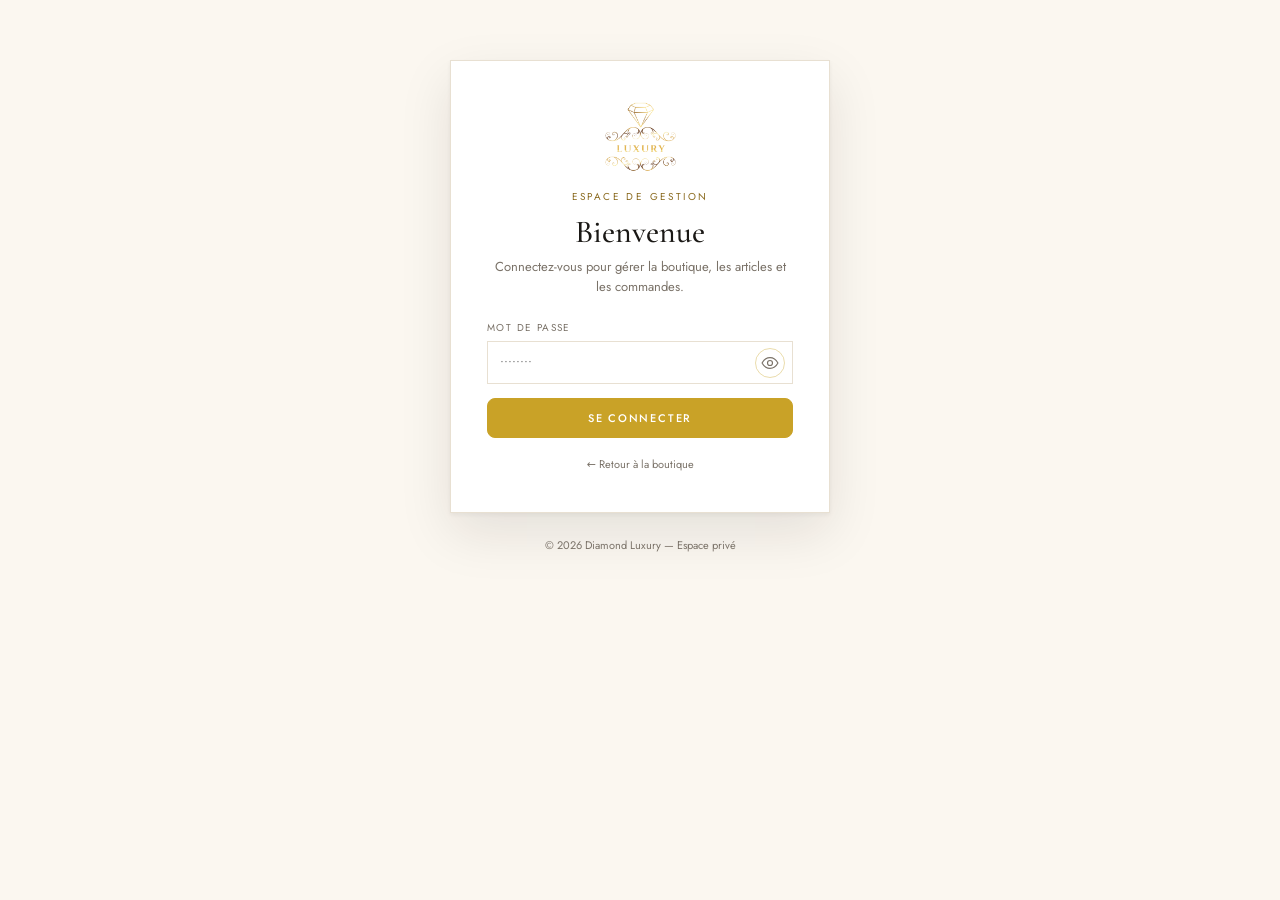
==== commit 8cd55d79: "Fix admin date dropdown z-index and split first/last name in checkout" ====
--- a/admin.html
+++ b/admin.html
@@ -9,7 +9,7 @@
   <link rel="preconnect" href="https://fonts.googleapis.com">
   <link rel="preconnect" href="https://fonts.gstatic.com" crossorigin>
   <link href="https://fonts.googleapis.com/css2?family=Cormorant+Garamond:ital,wght@0,300;0,400;0,500;0,600;0,700;1,400;1,500&family=Jost:wght@300;400;500;600&display=swap" rel="stylesheet">
-  <link rel="stylesheet" href="assets/admin-main.css?v=12">
+  <link rel="stylesheet" href="assets/admin-main.css?v=16">
 </head>
 <body>
   <svg xmlns="http://www.w3.org/2000/svg" style="display:none" aria-hidden="true">
@@ -129,6 +129,6 @@
 
   <div class="admin-toasts" id="adminToasts" aria-live="polite"></div>
 
-  <script src="assets/admin.js?v=12" defer></script>
+  <script src="assets/admin.js?v=15" defer></script>
 </body>
 </html>
--- a/assets/admin-main.css
+++ b/assets/admin-main.css
@@ -10,6 +10,7 @@
   --blue: #2f5d8a;
   --shadow: 0 1px 2px rgba(26,24,21,.04), 0 8px 24px rgba(26,24,21,.06);
   --shadow-lg: 0 2px 4px rgba(26,24,21,.05), 0 20px 50px rgba(26,24,21,.10);
+  --ease: cubic-bezier(0.22, 1, 0.36, 1);
   --sans: 'Jost', 'Inter', system-ui, -apple-system, 'Segoe UI', Roboto, sans-serif;
   --serif: 'Cormorant Garamond', 'Playfair Display', Georgia, serif;
   --sidebar-w: 248px;
@@ -69,7 +70,7 @@
 /* ------------------------------ Layout ------------------------------ */
 .admin-app { display: grid; grid-template-columns: var(--sidebar-w) minmax(0, 1fr); min-height: 100vh; }
 .admin-main { min-width: 0; display: flex; flex-direction: column; }
-.admin-content { padding: 8px 32px 48px; min-width: 0; }
+.admin-content { padding: 8px 32px 48px; min-width: 0; position: relative; overflow: visible; }
 
 /* ------------------------------ Sidebar ------------------------------ */
 .sidebar { background: var(--ink); color: var(--cream); padding: 24px 16px 20px; position: sticky; top: 0; height: 100vh; overflow-y: auto; display: flex; flex-direction: column; z-index: 150; }
@@ -110,7 +111,7 @@
 .topbar-search input:focus { outline: none; border-color: var(--gold); }
 
 /* ------------------------------ Tableau de bord ------------------------------ */
-.page-greeting { display: flex; justify-content: space-between; align-items: flex-end; gap: 12px 20px; flex-wrap: wrap; margin: 0 0 22px; }
+.page-greeting { display: flex; justify-content: space-between; align-items: flex-end; gap: 12px 20px; flex-wrap: wrap; margin: 0 0 22px; position: relative; overflow: visible; z-index: 1000; }
 .page-greeting h2 { font-size: 34px; line-height: 1.15; }
 .page-greeting p { color: var(--muted); font-size: 13px; margin-top: 4px; }
 .date-chip { padding: 8px 14px; border: 1px solid var(--line); background: var(--paper); font-size: 11px; letter-spacing: .06em; text-transform: capitalize; color: var(--muted); }
@@ -456,7 +457,7 @@
   100% { transform: translateX(120%); }
 }
 
-.section-anim > * { animation: dl-section-in .42s cubic-bezier(.22,.8,.28,1) both; }
+.section-anim > * { animation: dl-section-in .42s cubic-bezier(.22,1,.36,1) both; }
 .section-anim > *:nth-child(2) { animation-delay: 60ms; }
 .section-anim > *:nth-child(3) { animation-delay: 110ms; }
 .section-anim > *:nth-child(4) { animation-delay: 160ms; }
@@ -466,7 +467,7 @@
 .data-table tbody tr,
 .message-card,
 .promo-row {
-  animation: dl-rise .45s cubic-bezier(.22,.8,.28,1) both;
+  animation: dl-rise .45s cubic-bezier(.22,1,.36,1) both;
 }
 .stat-grid .stat-card:nth-child(1), .data-table tbody tr:nth-child(1), .message-card:nth-child(1), .promo-row:nth-child(1) { animation-delay: 40ms; }
 .stat-grid .stat-card:nth-child(2), .data-table tbody tr:nth-child(2), .message-card:nth-child(2), .promo-row:nth-child(2) { animation-delay: 90ms; }
@@ -475,7 +476,7 @@
 .data-table tbody tr:nth-child(n+5), .message-card:nth-child(n+5), .promo-row:nth-child(n+5) { animation-delay: 240ms; }
 
 .stat-card, .panel, .form-card, .message-card {
-  transition: transform .28s cubic-bezier(.22,.8,.28,1), box-shadow .28s ease, border-color .28s ease, background-color .28s ease;
+  transition: transform .28s cubic-bezier(.22,1,.36,1), box-shadow .28s ease, border-color .28s ease, background-color .28s ease;
 }
 .stat-card:hover, .panel:hover, .form-card:hover, .message-card:hover {
   transform: translateY(-3px);
@@ -488,7 +489,7 @@
   position: relative;
   overflow: hidden;
   border-radius: 4px;
-  transition: color .22s ease, background-color .22s ease, border-color .22s ease, box-shadow .22s ease, transform .22s cubic-bezier(.22,.8,.28,1);
+  transition: color .22s ease, background-color .22s ease, border-color .22s ease, box-shadow .22s ease, transform .22s cubic-bezier(.22,1,.36,1);
 }
 .btn::after, .filter-tab::after, .quick-action::after, .delivery-mode::after, .promo-toggle::after {
   content: '';
@@ -497,7 +498,7 @@
   z-index: 1;
   background: linear-gradient(110deg, transparent 20%, rgba(255,255,255,.28) 48%, rgba(232,205,130,.26) 55%, transparent 82%);
   transform: translateX(-120%);
-  transition: transform .55s cubic-bezier(.22,.8,.28,1);
+  transition: transform .55s cubic-bezier(.22,1,.36,1);
   pointer-events: none;
 }
 .btn:hover::after, .filter-tab:hover::after, .quick-action:hover::after, .delivery-mode:hover::after, .promo-toggle:hover::after,
@@ -511,32 +512,45 @@
 .btn:disabled { transform: none; box-shadow: none; }
 .btn-gold:hover { box-shadow: 0 8px 20px rgba(138,106,31,.28); }
 
-/* Sélecteur de date luxe */
-.dash-date { display: flex; align-items: center; gap: 8px; flex-wrap: wrap; }
-.dash-date-field {
-  display: inline-flex;
-  align-items: center;
-  gap: 8px;
-  padding: 6px 10px;
-  background: var(--paper);
-  border: 1px solid var(--line);
-  border-radius: 4px;
-  color: var(--gold-deep);
-  transition: border-color .22s ease, box-shadow .22s ease;
-}
-.dash-date-field:focus-within { border-color: var(--gold); box-shadow: 0 0 0 3px rgba(201,162,39,.12); }
-.dash-date-field .icon { width: 15px; height: 15px; }
-.dash-date-field input[type="date"] {
-  border: 0;
-  background: transparent;
-  color: var(--ink);
-  font: 500 11px/1.2 var(--sans);
-  letter-spacing: .04em;
-  padding: 2px 0;
-  outline: none;
-  color-scheme: light;
-}
-.dash-quick.active { border-color: var(--gold); color: var(--gold-deep); background: #fffdf7; }
+/* Sélecteur de période luxe */
+.period-picker { position: relative; overflow: visible; flex: none; z-index: 9999; }
+.period-picker.open { z-index: 10000; }
+.period-trigger {
+  display: inline-flex; align-items: center; gap: 10px;
+  min-width: 172px; justify-content: space-between;
+  padding: 10px 14px; border: 1px solid rgba(201,162,39,.5); border-radius: 8px;
+  background: linear-gradient(145deg, #1a1815, #2a2620); color: var(--gold-soft);
+  font-family: inherit; font-size: 11px; letter-spacing: .1em; text-transform: uppercase;
+  cursor: pointer; box-shadow: 0 6px 16px rgba(26,24,21,.12);
+  transition: color .3s var(--ease), background-color .3s var(--ease), border-color .3s var(--ease), box-shadow .35s var(--ease), transform .35s var(--ease);
+}
+.period-trigger:hover { border-color: var(--gold); color: #fff; transform: translateY(-2px); box-shadow: 0 12px 24px rgba(138,106,31,.24); }
+.period-trigger:active { transform: scale(.97); }
+.period-trigger .icon { width: 15px; height: 15px; }
+.period-trigger .period-chevron { transition: transform .35s var(--ease); }
+.period-picker.open .period-chevron { transform: rotate(180deg); }
+.period-menu {
+  position: absolute; top: calc(100% + 10px); right: 0; z-index: 9999;
+  width: 236px; padding: 8px; background: var(--paper); border: 1px solid var(--line);
+  border-radius: 10px; box-shadow: 0 20px 48px rgba(26,24,21,.18);
+  opacity: 0; visibility: hidden; transform: translateY(-10px) scale(.98); transform-origin: top right;
+  transition: opacity .3s var(--ease), transform .35s var(--ease), visibility .35s;
+}
+.period-picker.open .period-menu { opacity: 1; visibility: visible; transform: none; }
+.period-option {
+  display: flex; align-items: center; width: 100%; padding: 10px 12px; border: 0; border-radius: 6px;
+  background: transparent; color: var(--ink); font-family: inherit; font-size: 12px; text-align: left; cursor: pointer;
+  transition: background-color .25s var(--ease), color .25s var(--ease), transform .25s var(--ease);
+}
+.period-option:hover { background: #fff8e9; color: var(--gold-deep); transform: translateX(2px); }
+.period-option.active { background: rgba(201,162,39,.14); color: var(--gold-deep); box-shadow: inset 2px 0 0 var(--gold); }
+.period-custom { margin-top: 6px; padding: 12px 10px 10px; border-top: 1px solid var(--line-2); }
+.period-custom-title { display: block; width: 100%; padding: 0; border: 0; background: transparent; text-align: left; font-family: inherit; font-size: 10px; letter-spacing: .14em; text-transform: uppercase; color: var(--muted); margin-bottom: 10px; cursor: pointer; transition: color .25s var(--ease); }
+.period-custom-title:hover { color: var(--gold-deep); }
+.period-custom-fields { display: flex; gap: 8px; margin-bottom: 10px; }
+.period-custom-fields label { flex: 1; min-width: 0; font-size: 10px; letter-spacing: .08em; text-transform: uppercase; color: var(--muted); display: flex; flex-direction: column; gap: 4px; }
+.period-custom-fields input { width: 100%; padding: 7px 6px; border: 1px solid var(--line); border-radius: 6px; background: var(--paper); color: var(--ink); font-family: inherit; font-size: 11px; color-scheme: light; }
+.period-custom-fields input:focus { outline: none; border-color: var(--gold); box-shadow: 0 0 0 3px rgba(201,162,39,.12); }
 .order-total-row.discount { color: var(--gold-deep); }
 .order-total-row.discount span:last-child { font-weight: 500; }
 
@@ -589,13 +603,99 @@
 .hero-preview img { object-fit: contain; }
 
 @media (max-width: 700px) {
-  .dash-date { width: 100%; }
+  .period-picker, .period-trigger { width: 100%; }
+  .period-menu { left: 0; right: auto; width: min(300px, 100%); }
   .message-contact, .message-body, .message-actions { margin-left: 0; }
   .promo-form-row { grid-template-columns: 1fr; }
 }
 
+/* ==========================================================================
+   Boutons signature & transitions fluides
+   ========================================================================== */
+
+.btn, .icon-btn, .filter-tab, .row-btn, .panel-link, .quick-action,
+.delivery-mode, .promo-toggle, .chip, .status-select, .admin-select,
+.search-field, .side-link, .period-trigger {
+  border-radius: 8px;
+  transition: color .28s var(--ease), background-color .28s var(--ease), border-color .28s var(--ease), box-shadow .35s var(--ease), transform .35s var(--ease);
+}
+.btn:hover, .icon-btn:hover, .filter-tab:hover, .row-btn:hover, .quick-action:hover {
+  transform: translateY(-2px);
+}
+.btn:active, .icon-btn:active, .filter-tab:active, .row-btn:active,
+.panel-link:active, .quick-action:active, .promo-toggle:active, .period-trigger:active {
+  transform: scale(.97);
+}
+
+/* Boutons « + » : carré adouci, fond noir profond, icône dorée */
+#quickAddProduct, [data-quick-add-product], [data-quick-add-category],
+#addColorBtn, #addSizeBtn, #oeAddItem {
+  border-radius: 12px;
+  background: linear-gradient(145deg, #1a1815, #2e2a23);
+  color: var(--gold-soft);
+  border-color: rgba(201,162,39,.45);
+  box-shadow: 0 6px 16px rgba(26,24,21,.16);
+}
+#quickAddProduct:hover, [data-quick-add-product]:hover, [data-quick-add-category]:hover,
+#addColorBtn:hover, #addSizeBtn:hover, #oeAddItem:hover {
+  background: linear-gradient(145deg, #2a2620, #3a342a);
+  color: #fff;
+  box-shadow: 0 12px 26px rgba(138,106,31,.26);
+}
+#quickAddProduct .icon, [data-quick-add-product] .icon, [data-quick-add-category] .icon,
+#addColorBtn .icon, #addSizeBtn .icon, #oeAddItem .icon {
+  transition: transform .4s var(--ease), color .3s var(--ease);
+}
+#quickAddProduct:hover .icon, [data-quick-add-product]:hover .icon, [data-quick-add-category]:hover .icon,
+#addColorBtn:hover .icon, #addSizeBtn:hover .icon, #oeAddItem:hover .icon {
+  transform: rotate(90deg) scale(1.08);
+}
+
+/* Menu : bordure dorée discrète et fond subtil */
+.menu-btn { border: 1px solid rgba(201,162,39,.45); background: rgba(201,162,39,.08); color: var(--gold-deep); }
+.menu-btn:hover { background: rgba(201,162,39,.18); color: var(--gold-deep); border-color: var(--gold); }
+.menu-btn .icon { transition: transform .4s var(--ease); }
+.menu-btn:hover .icon { transform: scale(1.08); }
+
+/* Fermeture : cercles élégants, rotation au survol */
+.sidebar-close, .admin-modal-close, .eye-btn {
+  border-radius: 50%; border: 1px solid rgba(201,162,39,.38);
+  transition: color .3s var(--ease), background-color .3s var(--ease), border-color .3s var(--ease), transform .35s var(--ease);
+}
+.sidebar-close { background: rgba(255,255,255,.06); color: var(--cream); }
+.admin-modal-close { background: var(--paper); color: var(--muted); }
+.eye-btn { background: transparent; color: var(--muted); }
+.sidebar-close:hover, .admin-modal-close:hover, .eye-btn:hover {
+  color: var(--gold); border-color: var(--gold); background: rgba(201,162,39,.12);
+}
+.sidebar-close:hover .icon, .admin-modal-close:hover .icon, .eye-btn:hover .icon { transform: rotate(90deg); }
+.sidebar-close .icon, .admin-modal-close .icon, .eye-btn .icon { transition: transform .4s var(--ease); }
+
+/* Tiroir latéral et modale : ouverture soyeuse + flou progressif */
+.sidebar { transition: transform .55s var(--ease), box-shadow .55s var(--ease), visibility .55s; }
+.sidebar-overlay { transition: opacity .4s var(--ease), -webkit-backdrop-filter .4s var(--ease), backdrop-filter .4s var(--ease); }
+.sidebar-overlay.open { -webkit-backdrop-filter: blur(6px); backdrop-filter: blur(6px); }
+.sidebar.open .side-link { animation: dl-rise .45s var(--ease) both; }
+.sidebar.open .side-link:nth-child(2) { animation-delay: .06s; }
+.sidebar.open .side-link:nth-child(3) { animation-delay: .12s; }
+.sidebar.open .side-link:nth-child(5) { animation-delay: .18s; }
+.sidebar.open .side-link:nth-child(6) { animation-delay: .24s; }
+.sidebar.open .side-link:nth-child(8) { animation-delay: .3s; }
+.sidebar.open .side-link:nth-child(9) { animation-delay: .34s; }
+.sidebar.open .side-link:nth-child(10) { animation-delay: .38s; }
+.admin-modal-overlay { transition: opacity .35s var(--ease), -webkit-backdrop-filter .35s var(--ease), backdrop-filter .35s var(--ease); }
+.admin-modal-overlay.open { -webkit-backdrop-filter: blur(5px); backdrop-filter: blur(5px); }
+.admin-modal { opacity: 0; transform: translateY(16px) scale(.97); transition: opacity .35s var(--ease), transform .4s var(--ease); }
+.admin-modal-overlay.open .admin-modal { opacity: 1; transform: none; }
+
 @media (prefers-reduced-motion: reduce) {
-  .section-anim > *, .stat-card, .data-table tbody tr, .message-card, .promo-row { animation: none; }
-  .btn, .filter-tab, .row-btn, .panel-link, .quick-action, .delivery-mode, .promo-toggle { transition: none; }
+  .section-anim > *, .stat-card, .data-table tbody tr, .message-card, .promo-row,
+  .sidebar.open .side-link { animation: none; }
+  .btn, .icon-btn, .filter-tab, .row-btn, .panel-link, .quick-action, .delivery-mode,
+  .promo-toggle, .period-trigger, .period-custom-title, .sidebar, .sidebar-overlay,
+  .admin-modal-overlay, .admin-modal, .side-link, .chip, .status-select,
+  .admin-select { transition: none; }
   .btn::after, .filter-tab::after, .quick-action::after, .delivery-mode::after, .promo-toggle::after { display: none; }
-}
+  .admin-modal { opacity: 1; transform: none; }
+  .sidebar-overlay.open, .admin-modal-overlay.open { -webkit-backdrop-filter: none; backdrop-filter: none; }
+}
